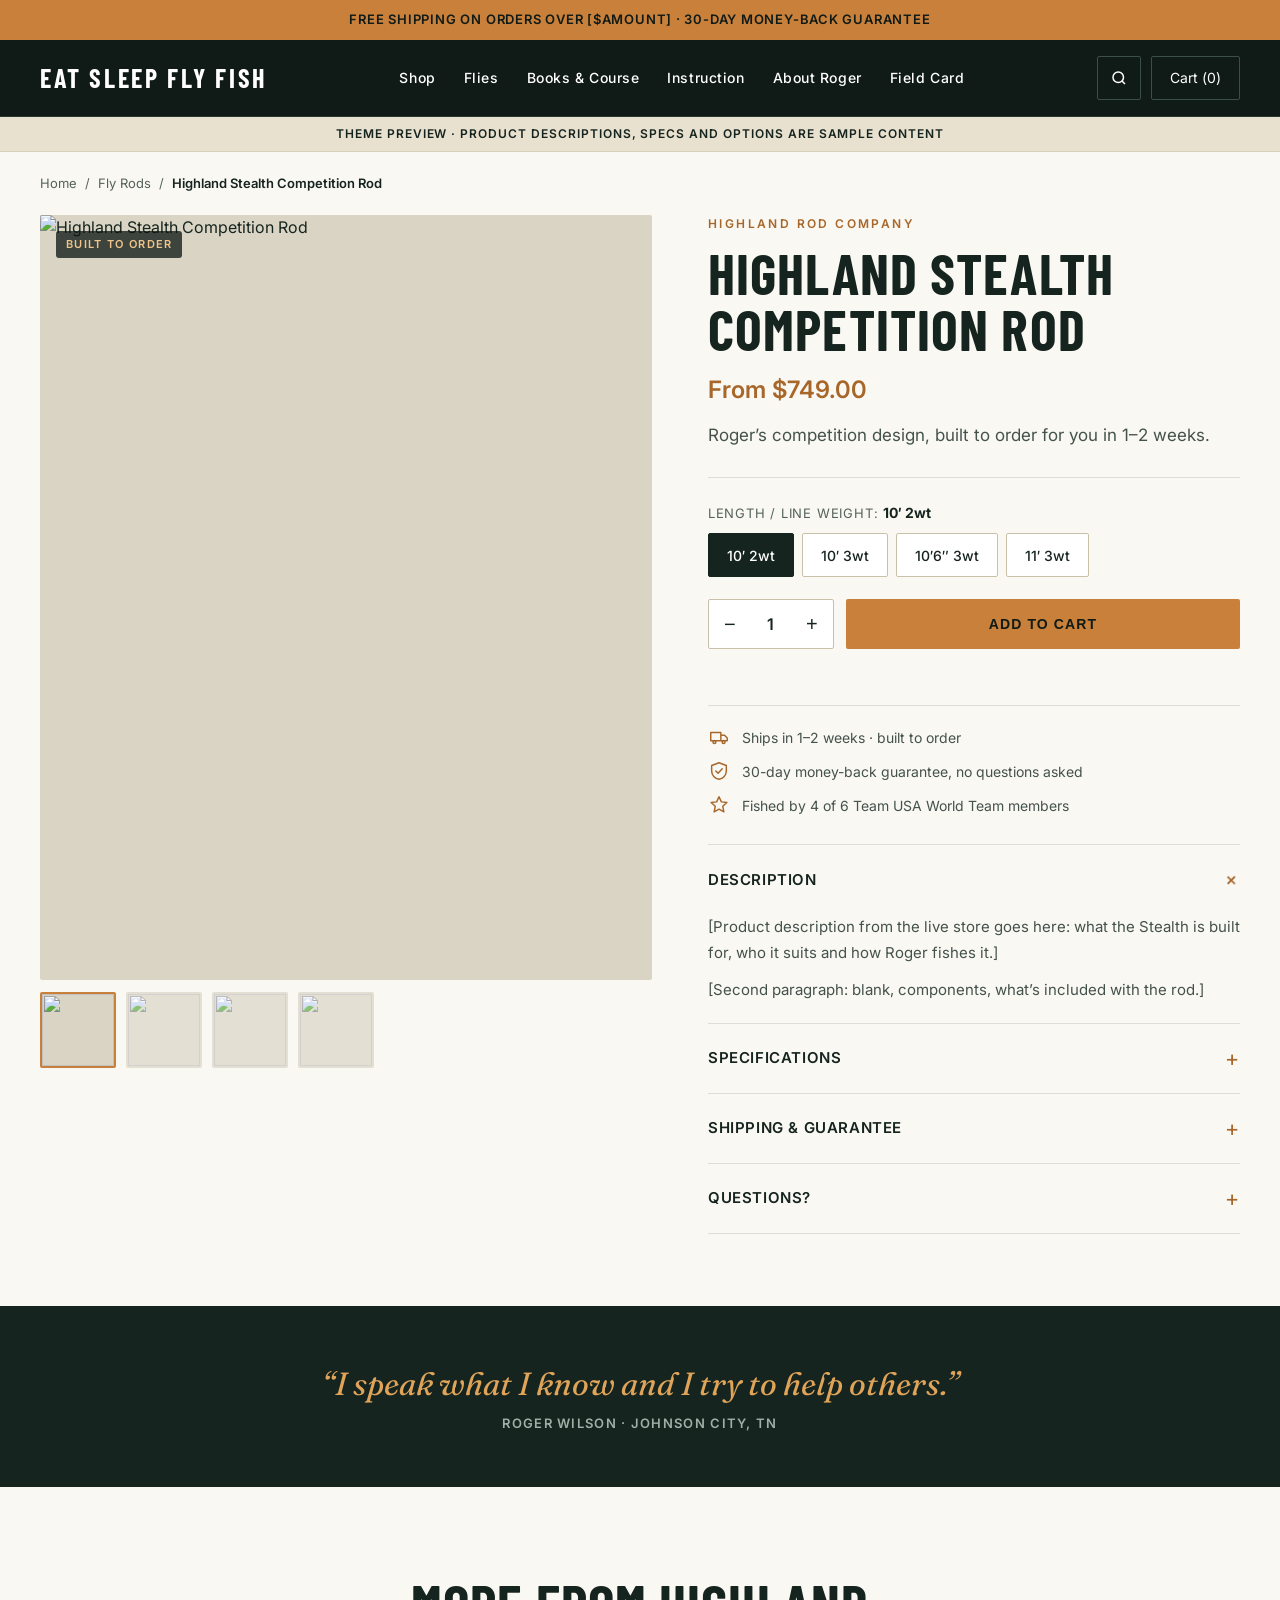
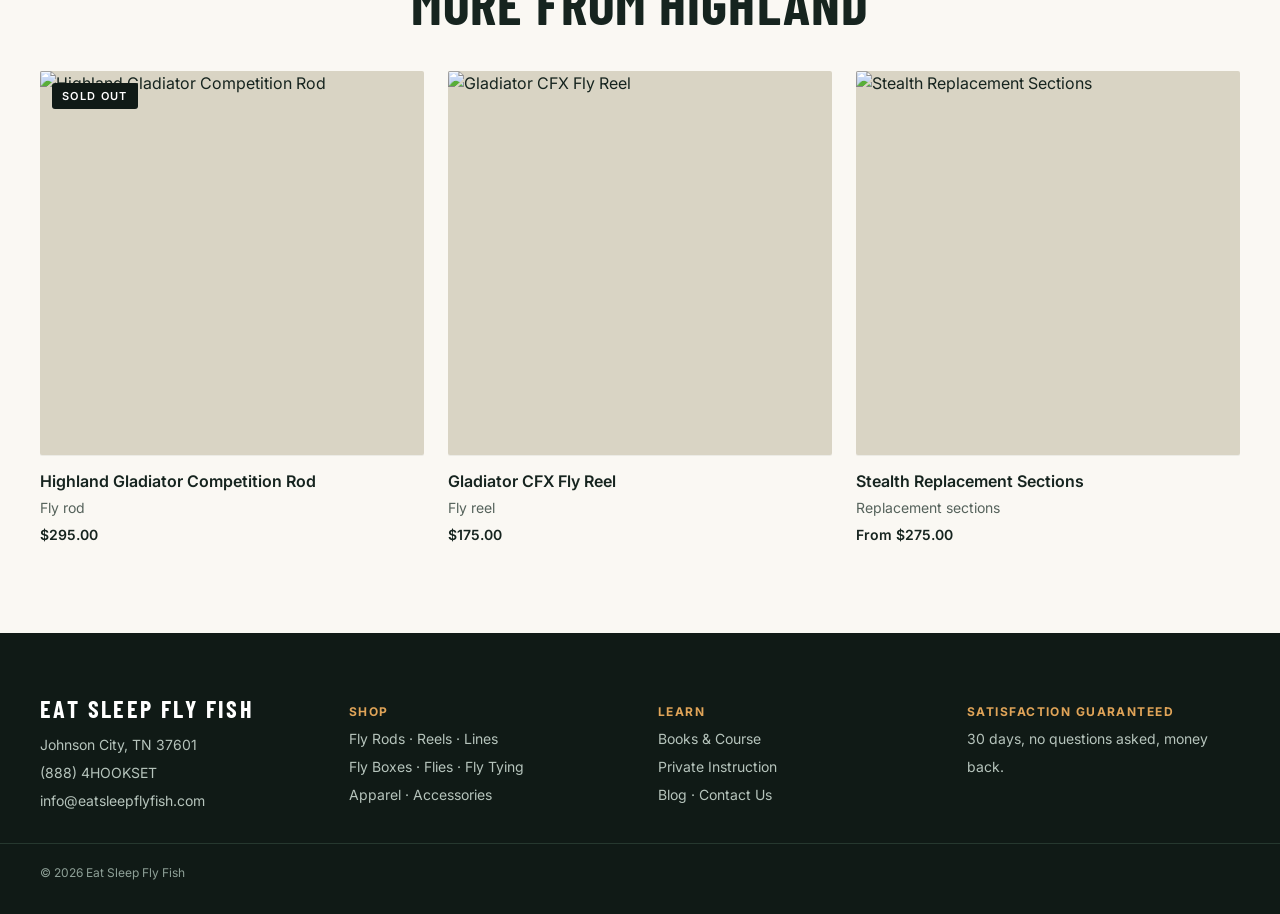
==== esff-site/product.html @ db8afda6 "Added producut pages" ====
<!doctype html>
<html lang="en">
<head>
<meta charset="utf-8">
<meta name="viewport" content="width=device-width, initial-scale=1">
<title>Product — Eat Sleep Fly Fish</title>
<meta name="description" content="Highland fly rods and reels designed by Roger Wilson.">
<meta name="theme-color" content="#16241f">
<link rel="preconnect" href="https://fonts.googleapis.com">
<link rel="preconnect" href="https://fonts.gstatic.com" crossorigin>
<link href="https://fonts.googleapis.com/css2?family=Barlow+Condensed:wght@500;600;700&amp;family=Fraunces:ital,wght@1,500&amp;family=Inter:wght@400;500;600&amp;display=swap" rel="stylesheet">
<link rel="stylesheet" href="styles.css">
</head>
<body>

<a class="skip" href="#main">Skip to content</a>

<div class="promo">Free shipping on orders over [$AMOUNT] · 30-day money-back guarantee</div>

<header class="site-header" id="top">
  <div class="container header-row">
    <a href="index.html" class="brand h">Eat Sleep Fly Fish</a>
    <button class="nav-toggle" aria-expanded="false" aria-controls="primary-nav" aria-label="Menu">
      <span></span><span></span><span></span>
    </button>
    <nav id="primary-nav" class="nav" aria-label="Main">
      <a href="shop.html">Shop</a>
      <a href="index.html#flies">Flies</a>
      <a href="index.html#learn">Books &amp; Course</a>
      <a href="index.html#instruction">Instruction</a>
      <a href="index.html#about">About Roger</a>
      <a href="index.html#field-card">Field Card</a>
    </nav>
    <div class="header-actions">
      <button class="icon-btn" aria-label="Search">
        <svg width="18" height="18" viewBox="0 0 24 24" fill="none" stroke="currentColor" stroke-width="2" aria-hidden="true"><circle cx="11" cy="11" r="7"/><path d="M20 20l-4-4"/></svg>
      </button>
      <a href="#" class="cart-btn">Cart (<span id="cart-count">0</span>)</a>
    </div>
  </div>
</header>

<!-- THEME PREVIEW: this one template renders every product from products.js (product.html?p=<id>).
     Remove this note before launch. -->
<div class="preview-note">Theme preview · product descriptions, specs and options are sample content</div>

<main id="main">

<div class="container">
  <nav class="crumbs" aria-label="Breadcrumb"><a href="index.html">Home</a><span aria-hidden="true">/</span><a href="shop.html">Fly Rods</a><span aria-hidden="true">/</span><span aria-current="page" id="crumb-current"></span></nav>
</div>

<section class="container pdp" id="pdp"></section>

<section class="pdp-quote">
  <div class="container">
    <blockquote class="pull">“I speak what I know and I try to help others.”<cite>Roger Wilson · Johnson City, TN</cite></blockquote>
  </div>
</section>

<section class="container section related">
  <div class="section-head center"><h2 class="h">More from Highland</h2></div>
  <div class="grid cols-3" id="related-grid"></div>
</section>

</main>

<footer class="site-footer">
  <div class="container footer-grid">
    <div><div class="h brand-foot">Eat Sleep Fly Fish</div>Johnson City, TN 37601<br>(888) 4HOOKSET<br><a href="mailto:info@eatsleepflyfish.com">info@eatsleepflyfish.com</a></div>
    <div><b>Shop</b><br>
      <a href="shop.html">Fly Rods</a> · <a href="https://eatsleepflyfish.com/collections/fly-reels">Reels</a> · <a href="https://eatsleepflyfish.com/collections/fly-line">Lines</a><br>
      <a href="https://eatsleepflyfish.com/collections/fly-boxes">Fly Boxes</a> · <a href="https://eatsleepflyfish.com/collections/flies/Flies">Flies</a> · <a href="https://eatsleepflyfish.com/collections/fly-tying">Fly Tying</a><br>
      <a href="https://eatsleepflyfish.com/collections/apparel">Apparel</a> · <a href="https://eatsleepflyfish.com/collections/accessories">Accessories</a></div>
    <div><b>Learn</b><br>
      <a href="index.html#learn">Books &amp; Course</a><br>
      <a href="https://eatsleepflyfish.com/products/instruction">Private Instruction</a><br>
      <a href="https://eatsleepflyfish.com/blogs/news">Blog</a> · <a href="https://eatsleepflyfish.com/pages/contact-us">Contact Us</a></div>
    <div><b>Satisfaction guaranteed</b><br>30 days, no questions asked, money back.</div>
  </div>
  <div class="container footer-base">© <span id="year">2026</span> Eat Sleep Fly Fish</div>
</footer>

<script src="products.js"></script>
<script src="shop.js"></script>
<script src="script.js"></script>
</body>
</html>
---- esff-site/styles.css ----
:root{
  --forest:#16241f; --forest-2:#1f332c; --ink:#101a16; --amber:#e0a458; --copper:#c8803a;
  --copper-dk:#a8672a; --cream:#faf8f3; --sand:#e9e1cf; --river:#9cc0d3; --muted:#55625b;
  --max:1280px;
}
*{box-sizing:border-box}
html{scroll-behavior:smooth}
body{margin:0;font-family:Inter,system-ui,sans-serif;color:var(--forest);background:var(--cream);line-height:1.5;-webkit-font-smoothing:antialiased}
img,video,svg{display:block;max-width:100%}
a{color:inherit;text-decoration:none}
h1,h2,h3,p{margin:0}
.container{max-width:var(--max);margin:0 auto;padding:0 40px}
.sr{position:absolute;left:-9999px}
.skip{position:absolute;left:-9999px;top:0;background:#fff;color:#000;padding:10px 14px;z-index:100}
.skip:focus{left:8px;top:8px}
:focus-visible{outline:3px solid var(--amber);outline-offset:3px}

.h{font-family:'Barlow Condensed',sans-serif;text-transform:uppercase;font-weight:700;letter-spacing:.02em;line-height:1}
.eyebrow{font-size:12px;letter-spacing:.2em;text-transform:uppercase;font-weight:600;color:var(--copper-dk);margin-bottom:12px}
.eyebrow.light{color:#f0c48a}
.eyebrow.amber{color:var(--amber)}
.lede{max-width:560px;margin:14px auto 0;color:var(--muted);font-size:16px;line-height:1.6}
.link{font-weight:600;border-bottom:2px solid var(--copper);display:inline-block;margin-top:10px}

.btn{display:inline-flex;align-items:center;justify-content:center;height:50px;padding:0 30px;background:var(--copper);color:var(--ink);font-weight:600;font-size:14px;letter-spacing:.08em;text-transform:uppercase;border:0;border-radius:2px;cursor:pointer;transition:background .2s,transform .2s}
.btn:hover{background:#d9913f;transform:translateY(-1px)}
.btn.outline{background:transparent;border:1.5px solid #fff;color:#fff}
.btn.outline:hover{background:rgba(255,255,255,.12)}
.btn.dark{background:var(--forest);color:#fff}
.btn.dark:hover{background:#0f1d18}
.btn-row{display:flex;flex-wrap:wrap;gap:14px;justify-content:center;margin-top:34px}

/* promo + header */
.promo{background:var(--copper);color:var(--ink);text-align:center;font-size:13px;font-weight:600;letter-spacing:.06em;text-transform:uppercase;padding:10px 16px}
.site-header{position:sticky;top:0;z-index:50;background:var(--ink);color:#fff;border-bottom:1px solid #26382f;transition:box-shadow .25s}
.site-header.scrolled{box-shadow:0 6px 24px rgba(0,0,0,.35)}
.header-row{display:flex;align-items:center;justify-content:space-between;gap:20px 32px;padding-top:16px;padding-bottom:16px}
.brand{font-size:26px;letter-spacing:.1em;white-space:nowrap}
.nav{display:flex;gap:28px;font-size:14px;font-weight:500;letter-spacing:.04em;white-space:nowrap}
.nav a:hover{color:var(--amber)}
.header-actions{display:flex;gap:10px}
.icon-btn,.cart-btn{height:44px;display:inline-flex;align-items:center;justify-content:center;background:transparent;border:1px solid #3a5045;color:#fff;border-radius:2px;font-size:14px;cursor:pointer}
.icon-btn{width:44px}
.cart-btn{padding:0 18px}
.nav-toggle{display:none;width:44px;height:44px;background:transparent;border:1px solid #3a5045;border-radius:2px;cursor:pointer;padding:0;flex-direction:column;align-items:center;justify-content:center;gap:5px}
.nav-toggle span{width:20px;height:2px;background:#fff;transition:transform .25s,opacity .25s}
.nav-toggle[aria-expanded="true"] span:nth-child(1){transform:translateY(7px) rotate(45deg)}
.nav-toggle[aria-expanded="true"] span:nth-child(2){opacity:0}
.nav-toggle[aria-expanded="true"] span:nth-child(3){transform:translateY(-7px) rotate(-45deg)}

/* hero */
.hero{position:relative;min-height:740px;color:#fff;display:flex;align-items:center;justify-content:center;text-align:center;overflow:hidden;background:#14241f}
.hero-video{position:absolute;inset:0;width:100%;height:100%;object-fit:cover}
.hero-yt{position:absolute;inset:0;overflow:hidden;pointer-events:none;container-type:size;background:#14241f url(assets/hero.jpg) center/cover}
/* Frame is 400px taller than the visible video: YouTube letterboxes it, so its title bar
   (top) and logo/controls (bottom) land in the extra space, which is cropped off-screen. */
.hero-yt iframe{position:absolute;top:50%;left:50%;width:max(100cqw,177.78cqh);height:calc(max(100cqh,56.25cqw) + 400px);transform:translate(-50%,-50%) scale(1.08);border:0}
.hero-yt-cover{position:absolute;inset:0;z-index:1;background:url(assets/hero.jpg) center/cover;transition:opacity .4s ease}
.hero-yt.is-playing .hero-yt-cover{opacity:0}
@media (max-width:860px){
  .hero-yt iframe,#hero-yt-player{display:none}
  .hero-yt.is-playing .hero-yt-cover{opacity:1}}
.hero-shade{position:absolute;inset:0;z-index:1;background:linear-gradient(rgba(10,20,16,.35),rgba(10,20,16,.35)),radial-gradient(ellipse at center,rgba(10,20,16,.45),rgba(10,20,16,.85))}
.hero-title,.hero-sub,.hero .eyebrow{text-shadow:0 2px 18px rgba(0,0,0,.45)}
.hero .btn.outline{background:var(--copper);border:0;color:var(--ink)}
.hero .btn.outline:hover{background:#d9913f}
.hero-inner{position:relative;z-index:2;display:flex;flex-direction:column;align-items:center;padding-top:90px;padding-bottom:90px}
.hero-title{font-size:clamp(56px,9vw,128px);max-width:1000px}
.hero-sub{margin-top:24px;max-width:600px;font-size:19px;line-height:1.6;color:#eef2ee}
.video-toggle{position:absolute;z-index:3;right:20px;bottom:18px;background:rgba(10,20,16,.65);color:#fff;border:1px solid rgba(255,255,255,.35);border-radius:2px;padding:8px 14px;font:600 12px Inter,sans-serif;letter-spacing:.1em;text-transform:uppercase;cursor:pointer}

.strip{background:var(--forest);color:#f4efe4}
.strip{border-top:3px solid var(--copper)}
.strip-row{display:grid;grid-template-columns:repeat(3,1fr);padding-top:56px;padding-bottom:56px;text-align:center}
.stat{display:flex;flex-direction:column;align-items:center;gap:12px;padding:0 28px}
.stat + .stat{border-left:1px solid rgba(244,239,228,.16)}
.stat-num{display:block;font-size:clamp(56px,6.5vw,92px);line-height:.9;color:var(--amber);letter-spacing:.01em;font-variant-numeric:tabular-nums}
.stat-num small{font-size:.5em;color:#f4efe4;letter-spacing:.04em}
.stat-label{max-width:260px;font-size:13px;line-height:1.5;font-weight:600;letter-spacing:.14em;text-transform:uppercase;color:#d9d3c4}
@media (max-width:760px){
  .strip-row{grid-template-columns:1fr;gap:0;padding-top:20px;padding-bottom:20px}
  .stat{padding:28px 0}
  .stat + .stat{border-left:0;border-top:1px solid rgba(244,239,228,.16)}
}

/* sections */
.section{padding-top:88px}
.section-head{margin-bottom:40px}
.section-head.center{text-align:center}
.section-head h2,.about-copy h2,.fieldcard h2,.instruction h2{font-size:clamp(36px,5vw,56px)}
.grid{display:grid;gap:24px}

/* fly names, newsletter */
.flies-list{margin-top:10px;font-size:13px;line-height:1.6;color:var(--forest)!important}
.news-form{display:flex;flex-direction:column;gap:10px;margin-top:12px;max-width:280px}
.news-form input{height:44px;padding:0 14px;border:1px solid #34504a;border-radius:2px;background:#16241f;color:#fff;font:inherit}
.news-form .btn{height:44px}
.site-footer a:hover{color:var(--amber)}

/* testimonials */
.testimonials{background:var(--sand)}
.testimonials .section{padding-bottom:88px}
.quote{position:relative;margin:0;display:flex;flex-direction:column;background:var(--cream);border-top:3px solid var(--copper);border-radius:2px;padding:44px 32px 30px;box-shadow:0 10px 30px rgba(22,36,31,.07)}
.quote-mark{position:absolute;top:6px;left:26px;font-size:88px;line-height:1;color:var(--copper)}
.quote blockquote{margin:0 0 26px;flex:1;font-family:'Fraunces',serif;font-style:italic;font-weight:500;font-size:20px;line-height:1.5;color:var(--forest)}
.quote figcaption{display:flex;flex-direction:column;gap:2px;padding-top:18px;border-top:1px solid rgba(22,36,31,.12)}
.quote figcaption b{font-size:15px;letter-spacing:.04em}
.quote figcaption span{font-size:12px;letter-spacing:.16em;text-transform:uppercase;color:var(--muted)}
.cols-4{grid-template-columns:repeat(4,1fr)}
.cols-3{grid-template-columns:repeat(3,1fr)}
.stretch{align-items:stretch}

.tile{position:relative;display:block;aspect-ratio:3/4;overflow:hidden;border-radius:2px;transition:transform .25s}
.tile img{width:100%;height:100%;object-fit:cover;transition:transform .5s}
.tile::after{content:"";position:absolute;inset:0;background:linear-gradient(180deg,transparent 45%,rgba(0,0,0,.6))}
.tile span{position:absolute;left:18px;bottom:22px;z-index:2;color:#fff;font-size:30px}
.tile:hover img{transform:scale(1.06)}
.tile:hover{transform:translateY(-3px)}

.product{display:block;transition:transform .2s}
.product:hover{transform:translateY(-3px)}
.thumb{position:relative;aspect-ratio:4/5;overflow:hidden;border-radius:2px;background:#d9d4c4;box-shadow:0 1px 0 rgba(22,36,31,.06);transition:box-shadow .3s}
.thumb.sq{aspect-ratio:1}
.thumb img{width:100%;height:100%;object-fit:cover;transition:transform .6s ease,opacity .45s ease}
.product:hover .thumb{box-shadow:0 18px 36px rgba(22,36,31,.18)}
.product:hover .thumb img{transform:scale(1.05)}
/* second photo fades in on hover */
.thumb .alt{position:absolute;inset:0;opacity:0}
.product:hover .thumb .alt{opacity:1}
.thumb .tag{z-index:2}
.product .more{display:inline-block;margin-top:10px;font-size:13px;font-weight:600;letter-spacing:.06em;text-transform:uppercase;color:var(--copper-dk);border-bottom:2px solid transparent;transition:border-color .2s}
.product:hover .more{border-color:var(--copper)}
.tag.tl.sold{background:var(--ink);color:#fff}

/* rods: flagship spotlight + stacked list */
.rods-feature{display:grid;grid-template-columns:1.4fr 1fr;gap:24px}
.feature{position:relative;display:block;min-height:580px;overflow:hidden;border-radius:2px;background:var(--ink);color:#fff}
.feature img{position:absolute;inset:0;width:100%;height:100%;object-fit:cover;transition:transform .8s ease,opacity .5s ease}
.feature .alt{opacity:0}
.feature:hover .alt{opacity:1}
.feature:hover img{transform:scale(1.04)}
.feature::after{content:"";position:absolute;inset:0;z-index:1;background:linear-gradient(180deg,rgba(10,20,16,0) 35%,rgba(10,20,16,.55) 62%,rgba(10,20,16,.92))}
.feature .tag{z-index:2;left:20px;top:20px}
.feature-body{position:absolute;left:0;right:0;bottom:0;z-index:2;padding:40px}
.feature-body h3{font-size:clamp(36px,4vw,56px);max-width:520px;margin-bottom:12px}
.feature-copy{max-width:440px;font-size:16px;line-height:1.6;color:#dfe8e2;margin-bottom:24px}
.feature-foot{display:flex;flex-wrap:wrap;align-items:center;gap:16px 24px}
.feature-price{font-size:22px;font-weight:600;color:var(--amber)}
.feature:hover .btn{background:#d9913f}
.rods-list{display:grid;grid-template-rows:repeat(3,1fr);gap:24px}
.product.row-card{display:grid;grid-template-columns:150px 1fr;gap:22px;align-items:center;background:var(--sand);border-radius:2px;padding:16px;transition:transform .2s,background .2s}
.product.row-card:hover{background:#e2d8c2}
.row-card .thumb{aspect-ratio:1}
.row-card h3{margin-top:0}
@media (max-width:1000px){
  .rods-feature{grid-template-columns:1fr}
  .feature{min-height:480px}
  .rods-list{grid-template-rows:none}
}
@media (max-width:560px){
  .feature{min-height:440px}
  .feature-body{padding:26px 22px}
  .product.row-card{grid-template-columns:104px 1fr;gap:16px;padding:12px}
}
.product h3{margin:14px 0 4px;font-size:17px;font-weight:600}
.product p{font-size:14px;color:var(--muted)}
.product .price{margin-top:6px;color:var(--forest);font-weight:600}
.t2 img{filter:hue-rotate(60deg)} .t3 img{filter:hue-rotate(-20deg) saturate(1.3)} .t4 img{filter:hue-rotate(-50deg) saturate(1.4)}
.center-text{text-align:center}

/* learn */
.learn{position:relative;overflow:hidden;margin-top:96px;background:var(--forest);color:#f4efe4;padding:88px 0}
.learn-bg{position:absolute;inset:0;width:100%;height:100%;pointer-events:none}
.learn-inner{position:relative;z-index:1}
.section-head.light .lede{color:#c4d0c9;margin-bottom:12px}
.learn .section-head{margin-bottom:52px}
.card{display:flex;flex-direction:column;background:var(--forest-2);border:1px solid #34504a;border-radius:10px;padding:34px 26px 30px;text-align:center;position:relative;z-index:1;transition:transform .2s}
.card:hover{transform:translateY(-4px)}
/* every card gets the same media stage, so titles, copy and prices line up across the row */
.card-media{height:280px;display:flex;align-items:center;justify-content:center;margin-bottom:24px}
.card-media .video-thumb{width:100%;margin:0}
.card h3{color:#fff;font-size:17px;font-weight:600;line-height:1.35;margin-bottom:6px;min-height:2.7em;display:flex;align-items:flex-end;justify-content:center}
.card p{font-size:14px;color:#c4d0c9}
.price.amber{color:var(--amber);font-weight:600;margin-top:12px}
.card .price.amber{margin-top:auto;padding-top:16px}
.cover{position:relative;width:190px;aspect-ratio:3/4;margin:0 auto;border-radius:3px 8px 8px 3px;overflow:hidden;box-shadow:0 22px 40px rgba(0,0,0,.45),0 0 0 1px rgba(255,255,255,.08)}
.cover img{position:absolute;inset:0;width:100%;height:100%;object-fit:cover}
.tilt-l{transform:rotate(-3deg)} .tilt-r{transform:rotate(3deg)}
.spine{position:absolute;left:0;top:0;bottom:0;width:14px;background:linear-gradient(90deg,rgba(0,0,0,.5),rgba(255,255,255,.12) 60%,rgba(0,0,0,.2))}
.cover-text{position:absolute;inset:0;padding:24px 18px 20px 30px;display:flex;flex-direction:column;justify-content:space-between;text-align:left;background:linear-gradient(180deg,rgba(10,20,16,.55),rgba(10,20,16,.1) 45%,rgba(10,20,16,.7))}
.cover-text .k{font-size:13px;letter-spacing:.2em;color:#f0c48a}
.cover-text .t{font-size:30px;color:#fff;line-height:1.02}
.cover-text .by{font-size:11px;letter-spacing:.14em;text-transform:uppercase;color:#dfe8e2}
.video-thumb{position:relative;aspect-ratio:16/10;margin:0 0 26px;border-radius:8px;overflow:hidden;box-shadow:0 22px 40px rgba(0,0,0,.45);display:flex;align-items:center;justify-content:center}
.video-thumb img{position:absolute;inset:0;width:100%;height:100%;object-fit:cover}
.play{position:relative;width:64px;height:64px;border-radius:50%;background:rgba(224,164,88,.95);display:flex;align-items:center;justify-content:center;transition:transform .2s}
.card:hover .play{transform:scale(1.1)}
.tag{position:absolute;font-size:11px;letter-spacing:.12em;font-weight:600;text-transform:uppercase;padding:5px 10px;border-radius:3px}
.tag.tl{left:12px;top:12px;background:rgba(10,20,16,.75);color:#f0c48a}
.tag.br{right:12px;bottom:12px;background:var(--amber);color:var(--ink)}

/* about */
.about-grid{display:grid;grid-template-columns:1fr 1fr;gap:56px;align-items:center}
.about-copy h2{margin-bottom:20px;font-size:clamp(36px,5vw,60px)}
.about-copy>p{font-size:17px;line-height:1.7;color:#44524c;margin-bottom:18px}
.pull{margin:0 0 28px;font-family:Fraunces,serif;font-style:italic;font-size:22px;line-height:1.4;color:var(--copper-dk)}
.pull cite{display:block;margin-top:8px;font:600 13px Inter,sans-serif;font-style:normal;letter-spacing:.1em;text-transform:uppercase;color:var(--muted)}
.stats{display:flex;flex-wrap:wrap;gap:32px;margin-bottom:30px}
.stats b{display:block;font-size:48px}
.stats span{font-size:13px;color:var(--muted)}
.about-img{aspect-ratio:4/5;border-radius:2px;overflow:hidden}
.about-img img{width:100%;height:100%;object-fit:cover}

/* instruction */
.instruction{position:relative;margin-top:96px;min-height:560px;color:#fff;display:flex;align-items:center;justify-content:center;text-align:center;overflow:hidden}
.instr-bg{position:absolute;inset:0;width:100%;height:100%;object-fit:cover;background:var(--forest)}
.instr-shade{position:absolute;inset:0;background:linear-gradient(rgba(10,20,16,.3),rgba(10,20,16,.3)),radial-gradient(ellipse at center,rgba(10,20,16,.4),rgba(10,20,16,.85))}
.instruction h2,.instr-copy,.instruction .eyebrow{text-shadow:0 2px 18px rgba(0,0,0,.45)}
.instr-inner{position:relative;z-index:2;display:flex;flex-direction:column;align-items:center;padding-top:80px;padding-bottom:80px}
.instruction h2{font-size:clamp(40px,6vw,80px);max-width:860px;margin-bottom:18px}
.instr-copy{max-width:600px;font-size:18px;line-height:1.6;color:#e6ede8;margin-bottom:12px}
.instr-price{font-size:15px;color:#c4d0c9;margin-bottom:28px}
.instr-quote{margin-top:36px;max-width:520px;font-size:15px;line-height:1.6;color:#dfe8e2;border-top:1px solid rgba(255,255,255,.25);padding-top:20px}

/* field card */
.fieldcard{background:var(--sand);padding:72px 0}
.fieldcard-inner{display:flex;flex-direction:column;align-items:center;text-align:center;gap:12px}
.fieldcard-inner>p:not(.eyebrow):not(.form-msg){max-width:620px;font-size:16px;line-height:1.6;color:#44524c}
.signup{display:flex;flex-wrap:wrap;gap:10px;justify-content:center;margin-top:16px}
.signup input{height:50px;width:300px;max-width:100%;padding:0 18px;border:1px solid #9a9480;border-radius:2px;font:400 16px Inter,sans-serif;background:#fff}
.form-msg{min-height:22px;font-size:14px;font-weight:600}
.form-msg.ok{color:#2f6b3f} .form-msg.err{color:#a63a2a}

/* footer */
.site-footer{background:var(--ink);color:#b6c4bc}
.footer-grid{display:grid;grid-template-columns:repeat(auto-fit,minmax(220px,1fr));gap:36px;padding-top:64px;padding-bottom:28px;font-size:14px;line-height:2}
.footer-grid b{color:var(--amber);letter-spacing:.12em;font-size:12px;text-transform:uppercase}
.brand-foot{font-size:24px;color:#fff;letter-spacing:.1em;margin-bottom:10px}
.footer-base{padding-top:20px;padding-bottom:32px;border-top:1px solid #26382f;font-size:12px;color:#8ea097}

/* ---------- shop preview pages (shop.html, product.html) ---------- */
.preview-note{background:var(--sand);color:var(--forest);text-align:center;font-size:12px;font-weight:600;letter-spacing:.08em;text-transform:uppercase;padding:8px 16px;border-bottom:1px solid #d8cfb8}
.crumbs{display:flex;flex-wrap:wrap;gap:8px;font-size:13px;color:var(--muted);padding:22px 0}
.crumbs a:hover{color:var(--copper-dk)}
.crumbs [aria-current]{color:var(--forest);font-weight:600}
.crumbs.light{color:#9fb0a7;padding:0 0 28px}
.crumbs.light [aria-current]{color:#f4efe4}
.crumbs.light a:hover{color:var(--amber)}

/* collection */
.coll-hero{position:relative;background:var(--forest);color:#f4efe4;padding:44px 0 64px;border-bottom:3px solid var(--copper);overflow:hidden}
.coll-hero::after{content:"";position:absolute;inset:0;background:radial-gradient(ellipse at 90% 0%,rgba(224,164,88,.16),transparent 60%);pointer-events:none}
.coll-hero .container{position:relative;z-index:1}
.coll-hero h1{font-size:clamp(44px,7vw,96px);margin-bottom:16px}
.coll-hero h1+p{max-width:560px;font-size:17px;line-height:1.6;color:#c4d0c9}
.toolbar{display:flex;flex-wrap:wrap;align-items:center;justify-content:space-between;gap:16px;padding:32px 0 14px;border-bottom:1px solid rgba(22,36,31,.12)}
.pills{display:flex;flex-wrap:wrap;gap:8px}
.pill{height:38px;padding:0 18px;border:1px solid #c9c0a9;border-radius:999px;background:transparent;color:var(--forest);font:600 13px Inter,sans-serif;letter-spacing:.04em;cursor:pointer;transition:background .2s,border-color .2s,color .2s}
.pill:hover{border-color:var(--forest)}
.pill.is-on{background:var(--forest);border-color:var(--forest);color:#fff}
.sort{display:flex;align-items:center;gap:10px;font-size:13px;color:var(--muted)}
.sort select{height:38px;padding:0 12px;border:1px solid #c9c0a9;border-radius:2px;background:#fff;font:500 14px Inter,sans-serif;color:var(--forest)}
.count{font-size:13px;color:var(--muted);padding:16px 0 8px}
.coll-grid{padding-bottom:16px}
.coll-grid .product h3,.related .product h3{font-size:16px}
.promise .grid{border-top:1px solid rgba(22,36,31,.12);padding-top:40px;text-align:center}
.promise b{display:block;font-size:26px;margin-bottom:6px}
.promise p{font-size:14px;color:var(--muted)}

/* product page */
.pdp{display:grid;grid-template-columns:1.15fr 1fr;gap:56px;align-items:start;padding-bottom:72px}
.pdp-gallery{position:sticky;top:96px}
.pdp-main{position:relative;aspect-ratio:4/5;border-radius:2px;overflow:hidden;background:#d9d4c4}
.pdp-main img{width:100%;height:100%;object-fit:cover}
.pdp-main .tag{z-index:2;left:16px;top:16px}
.pdp-thumbs{display:flex;gap:10px;margin-top:12px;overflow-x:auto;padding-bottom:4px}
.pdp-thumb{flex:0 0 76px;height:76px;padding:0;border:2px solid transparent;border-radius:2px;overflow:hidden;background:#d9d4c4;cursor:pointer;opacity:.7;transition:opacity .2s,border-color .2s}
.pdp-thumb img{width:100%;height:100%;object-fit:cover}
.pdp-thumb:hover{opacity:1}
.pdp-thumb.is-on{border-color:var(--copper);opacity:1}
.pdp-info h1{font-size:clamp(38px,4.4vw,60px);margin-bottom:14px}
.pdp-price{font-size:24px;font-weight:600;color:var(--copper-dk);margin-bottom:14px}
.pdp-short{font-size:17px;line-height:1.6;color:#44524c;margin-bottom:28px}
.pdp-form{padding:24px 0;border-top:1px solid rgba(22,36,31,.12)}
.opt{border:0;padding:0;margin:0 0 22px}
.opt legend{padding:0;margin-bottom:10px;font-size:13px;letter-spacing:.06em;text-transform:uppercase;color:var(--muted)}
.opt legend b{color:var(--forest);text-transform:none;letter-spacing:0;font-size:14px}
.chips{display:flex;flex-wrap:wrap;gap:8px}
.chip{position:relative;cursor:pointer}
.chip input{position:absolute;opacity:0;width:1px;height:1px}
.chip span{display:inline-flex;align-items:center;height:44px;padding:0 18px;border:1px solid #c9c0a9;border-radius:2px;background:#fff;font-size:14px;font-weight:500;transition:border-color .2s,background .2s,color .2s}
.chip:hover span{border-color:var(--forest)}
.chip input:checked+span{background:var(--forest);border-color:var(--forest);color:#fff}
.chip input:focus-visible+span{outline:3px solid var(--amber);outline-offset:2px}
.buy-row{display:flex;gap:12px;margin-top:6px}
.qty{display:flex;align-items:center;height:50px;border:1px solid #c9c0a9;border-radius:2px;background:#fff}
.qty button{width:42px;height:100%;border:0;background:transparent;font-size:20px;color:var(--forest);cursor:pointer}
.qty input{width:40px;height:100%;border:0;text-align:center;font:600 16px Inter,sans-serif;color:var(--forest);background:transparent;-moz-appearance:textfield}
.qty input::-webkit-inner-spin-button,.qty input::-webkit-outer-spin-button{-webkit-appearance:none;margin:0}
.add-to-cart{flex:1}
.btn.block{width:100%}
.btn:disabled{background:#cfc8b6;color:#6d756f;cursor:not-allowed;transform:none}
.added{min-height:22px;margin-top:10px;font-size:14px;font-weight:600;color:#2f6b3f}
.notify{margin-top:18px}
.notify label{display:block;font-size:14px;font-weight:600;margin-bottom:8px}
.notify-row{display:flex;gap:10px}
.notify-row input{flex:1;min-width:0;height:50px;padding:0 16px;border:1px solid #9a9480;border-radius:2px;font:400 16px Inter,sans-serif;background:#fff}
.notify .form-msg{margin-top:8px}
.assure{list-style:none;margin:0 0 28px;padding:20px 0 0;border-top:1px solid rgba(22,36,31,.12);display:grid;gap:12px;font-size:14px;color:#44524c}
.assure li{display:flex;align-items:center;gap:12px}
.assure svg{flex:0 0 22px;width:22px;height:22px;fill:none;stroke:var(--copper-dk);stroke-width:1.6;stroke-linejoin:round;stroke-linecap:round}
.acc{border-top:1px solid rgba(22,36,31,.12)}
.acc:last-child{border-bottom:1px solid rgba(22,36,31,.12)}
.acc summary{display:flex;justify-content:space-between;align-items:center;padding:18px 0;cursor:pointer;list-style:none;font-weight:600;font-size:15px;letter-spacing:.04em;text-transform:uppercase}
.acc summary::-webkit-details-marker{display:none}
.acc summary::after{content:"+";font-size:22px;font-weight:400;color:var(--copper-dk);transition:transform .2s}
.acc[open] summary::after{transform:rotate(45deg)}
.acc-body{padding:0 0 20px;font-size:15px;line-height:1.7;color:#44524c}
.acc-body p+p{margin-top:12px}
.specs{width:100%;border-collapse:collapse;font-size:14px}
.specs th,.specs td{text-align:left;padding:10px 0;border-bottom:1px solid rgba(22,36,31,.08)}
.specs th{width:42%;font-weight:600;color:var(--forest)}
.pdp-quote{background:var(--forest);padding:56px 0;text-align:center}
.pdp-quote .pull{margin:0 auto;max-width:720px;font-size:clamp(22px,3vw,32px);color:var(--amber)}
.pdp-quote .pull cite{color:#9fb0a7}
.related{padding-bottom:88px}

@media (max-width:1000px){
  .pdp{grid-template-columns:1fr;gap:32px}
  .pdp-gallery{position:static}
  .pdp-main{aspect-ratio:1}
  .related .cols-3{grid-template-columns:repeat(3,1fr)}
}
@media (max-width:560px){
  .crumbs{padding:16px 0;font-size:12px}
  .coll-hero{padding:32px 0 44px}
  .toolbar{padding-top:24px}
  .coll-grid{grid-template-columns:1fr 1fr;gap:16px}
  .promise .grid{gap:28px}
  .pdp-thumb{flex-basis:64px;height:64px}
  .pdp-price{font-size:21px}
  .pdp-short{font-size:16px}
  .related .cols-3{grid-template-columns:1fr 1fr;gap:16px}
  .related .cols-3>:nth-child(3){display:none}
  .pdp-quote{padding:40px 0}
}

/* reveal */
.reveal{opacity:0;transform:translateY(18px);transition:opacity .6s ease,transform .6s ease}
.reveal.in{opacity:1;transform:none}

/* responsive */
@media (max-width:1000px){
  .cols-4{grid-template-columns:repeat(2,1fr)}
  .cols-3{grid-template-columns:1fr}
  .about-grid{grid-template-columns:1fr;gap:32px}
  .about-img{order:-1;width:100%;aspect-ratio:4/3}
  .about-copy{text-align:center;max-width:640px;margin:0 auto}
  .about-copy .stats{justify-content:center}
}
@media (max-width:1100px){
  .header-row{position:relative;gap:10px}
  .brand{font-size:22px;margin-right:auto}
  .header-actions{order:2}
  .nav-toggle{display:flex;order:3;flex-shrink:0}
  .nav{position:absolute;left:0;right:0;top:100%;background:var(--ink);flex-direction:column;gap:0;padding:4px 40px 16px;border-bottom:1px solid #26382f;box-shadow:0 14px 24px rgba(0,0,0,.35);display:none;max-height:calc(100vh - 80px);overflow-y:auto}
  .nav.open{display:flex}
  .nav a{padding:15px 0;border-bottom:1px solid #26382f;font-size:15px}
  .nav a:last-child{border-bottom:0}
}
@media (max-width:560px){
  .container{padding:0 20px}
  .brand{font-size:19px;letter-spacing:.06em}
  .header-actions .icon-btn{display:none}
  .cart-btn{padding:0 12px;font-size:13px}
  .nav{padding:4px 20px 16px}
  .cols-4{grid-template-columns:1fr 1fr;gap:16px}
  .tile span{font-size:22px}
  .hero{min-height:620px}
  .section{padding-top:64px}
  .learn .cols-4{grid-template-columns:1fr}
  .card-media{height:auto}
  .card h3{min-height:0}
  .about-img{aspect-ratio:1/1}
  .about-copy h2{font-size:32px}
  .about-copy>p{font-size:16px}
  .pull{font-size:19px}
  .stats{gap:20px 28px}
  .stats b{font-size:38px}
}
@media (prefers-reduced-motion:reduce){
  html{scroll-behavior:auto}
  .reveal{opacity:1;transform:none;transition:none}
  *{transition:none!important}
}
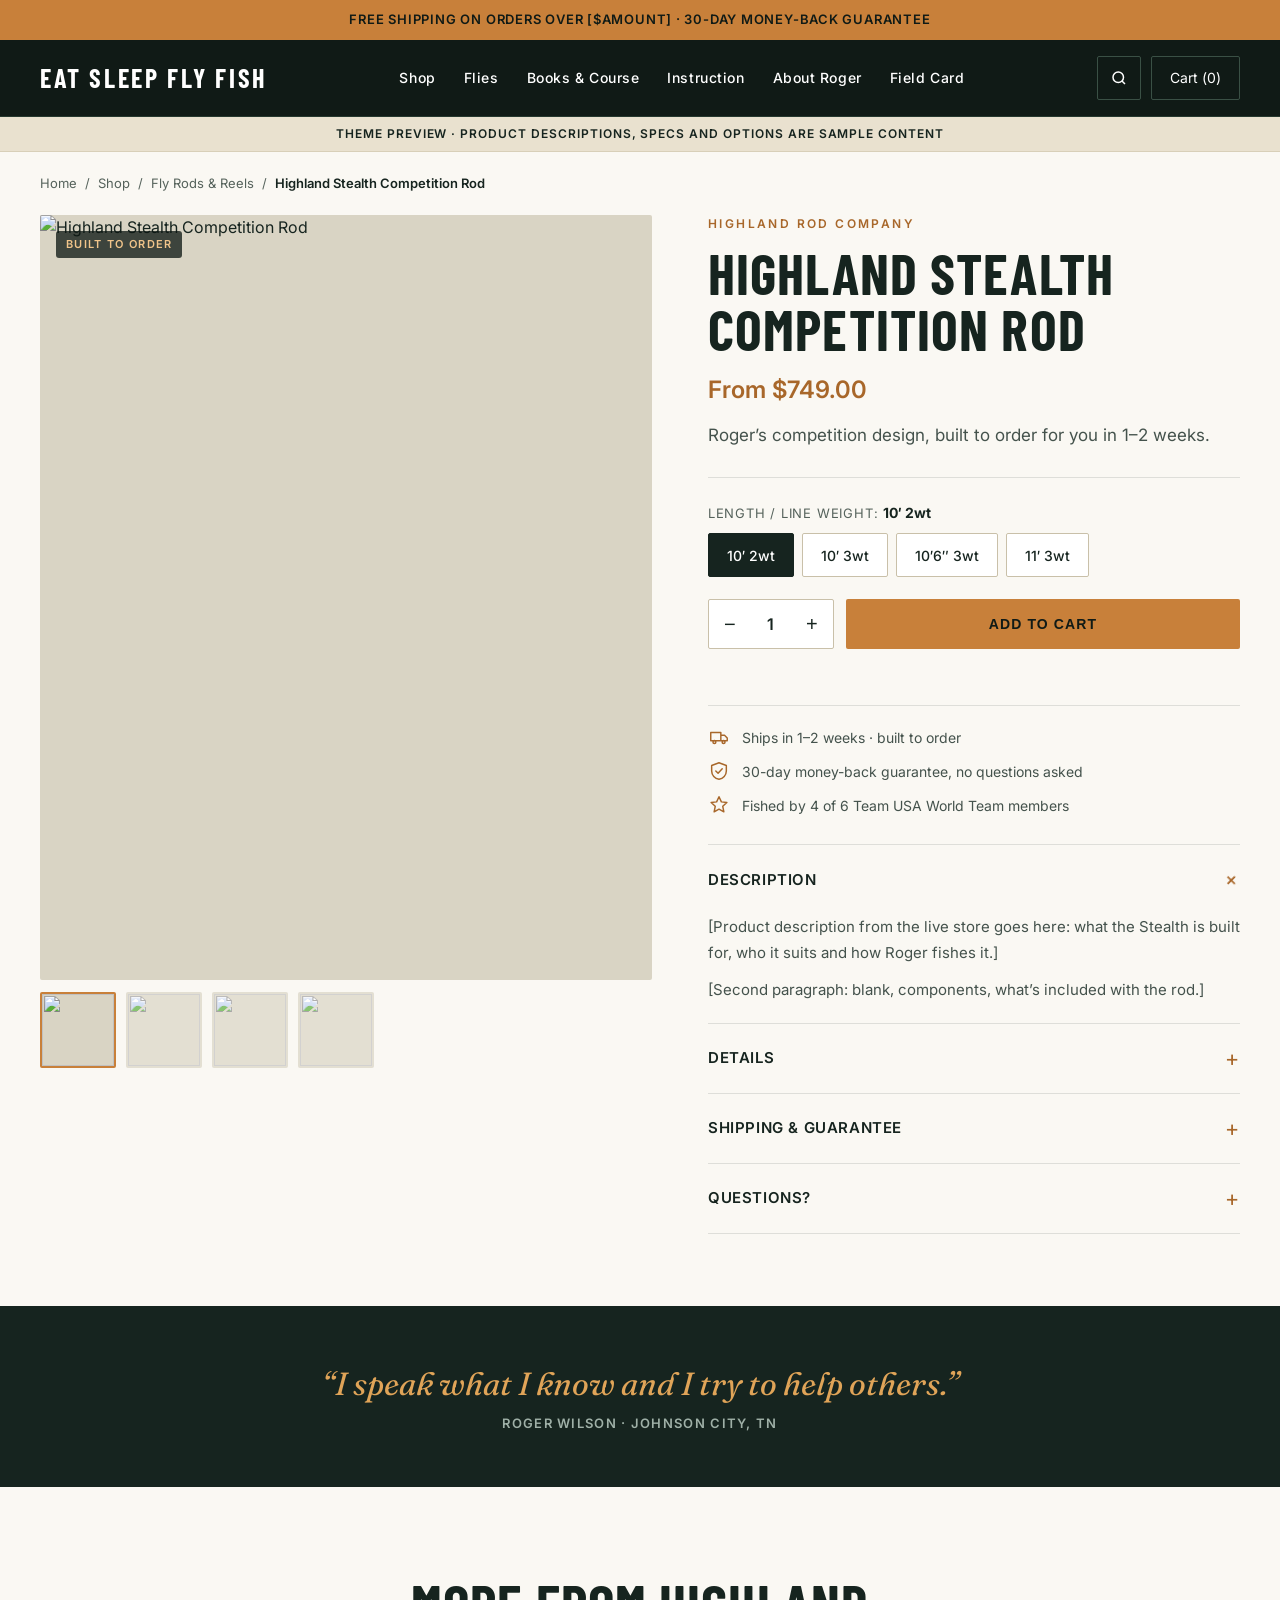
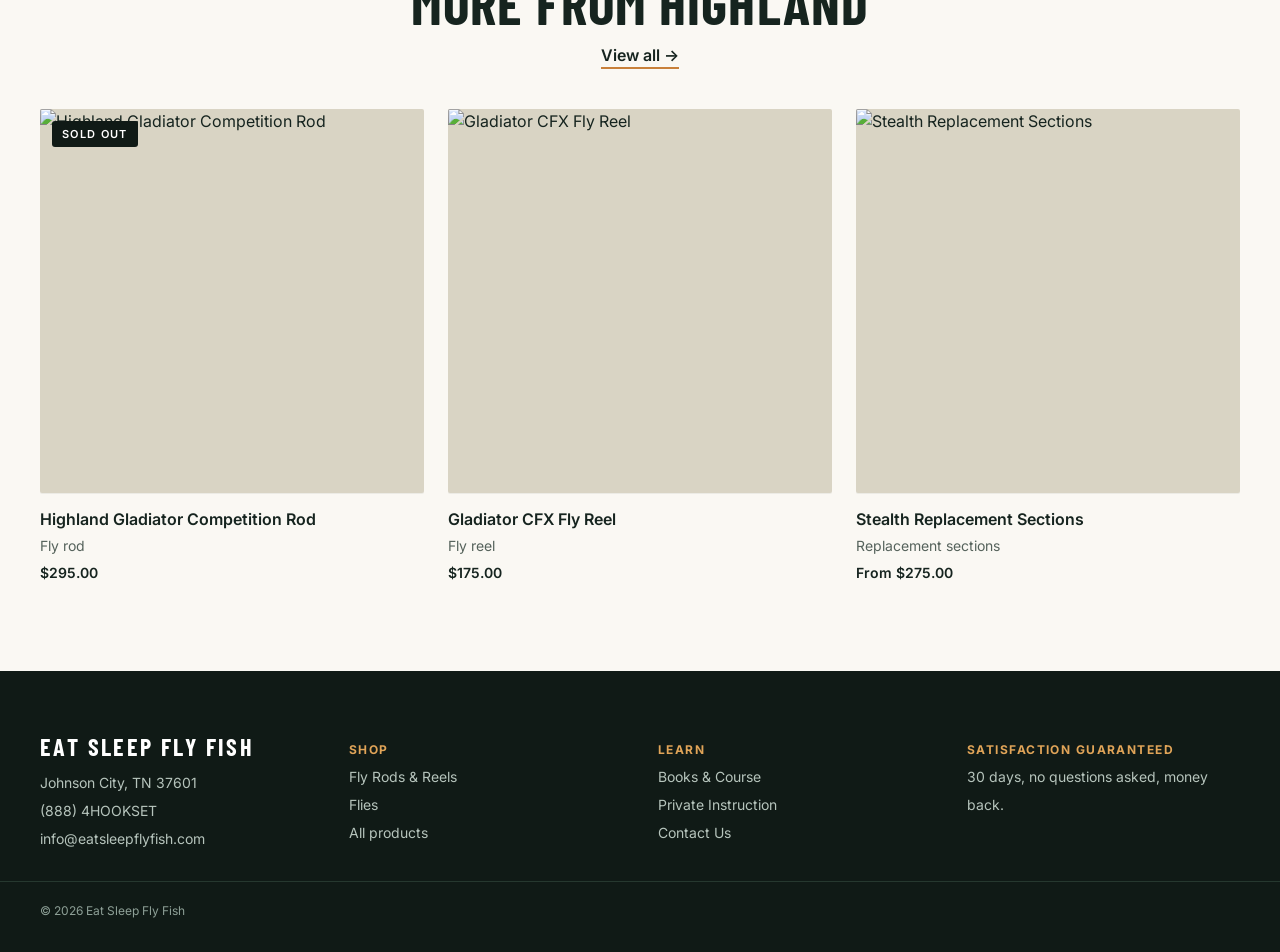
==== commit 39db87a2: "Add Flies and Books & Instruction shop categories - Shop page now covers 4 categories with a tab bar" ====
--- a/esff-site/product.html
+++ b/esff-site/product.html
@@ -47,7 +47,7 @@
 <main id="main">
 
 <div class="container">
-  <nav class="crumbs" aria-label="Breadcrumb"><a href="index.html">Home</a><span aria-hidden="true">/</span><a href="shop.html">Fly Rods</a><span aria-hidden="true">/</span><span aria-current="page" id="crumb-current"></span></nav>
+  <nav class="crumbs" aria-label="Breadcrumb"><a href="index.html">Home</a><span aria-hidden="true">/</span><a href="shop.html">Shop</a><span aria-hidden="true">/</span><a href="shop.html" id="crumb-collection"></a><span aria-hidden="true">/</span><span aria-current="page" id="crumb-current"></span></nav>
 </div>
 
 <section class="container pdp" id="pdp"></section>
@@ -59,7 +59,7 @@
 </section>
 
 <section class="container section related">
-  <div class="section-head center"><h2 class="h">More from Highland</h2></div>
+  <div class="section-head center"><h2 class="h" id="related-title">More from Highland</h2><a class="link" id="related-all" href="shop.html">View all →</a></div>
   <div class="grid cols-3" id="related-grid"></div>
 </section>
 
@@ -69,13 +69,13 @@
   <div class="container footer-grid">
     <div><div class="h brand-foot">Eat Sleep Fly Fish</div>Johnson City, TN 37601<br>(888) 4HOOKSET<br><a href="mailto:info@eatsleepflyfish.com">info@eatsleepflyfish.com</a></div>
     <div><b>Shop</b><br>
-      <a href="shop.html">Fly Rods</a> · <a href="https://eatsleepflyfish.com/collections/fly-reels">Reels</a> · <a href="https://eatsleepflyfish.com/collections/fly-line">Lines</a><br>
-      <a href="https://eatsleepflyfish.com/collections/fly-boxes">Fly Boxes</a> · <a href="https://eatsleepflyfish.com/collections/flies/Flies">Flies</a> · <a href="https://eatsleepflyfish.com/collections/fly-tying">Fly Tying</a><br>
-      <a href="https://eatsleepflyfish.com/collections/apparel">Apparel</a> · <a href="https://eatsleepflyfish.com/collections/accessories">Accessories</a></div>
+      <a href="shop.html?c=rods">Fly Rods &amp; Reels</a><br>
+      <a href="shop.html?c=flies">Flies</a><br>
+      <a href="shop.html">All products</a></div>
     <div><b>Learn</b><br>
-      <a href="index.html#learn">Books &amp; Course</a><br>
-      <a href="https://eatsleepflyfish.com/products/instruction">Private Instruction</a><br>
-      <a href="https://eatsleepflyfish.com/blogs/news">Blog</a> · <a href="https://eatsleepflyfish.com/pages/contact-us">Contact Us</a></div>
+      <a href="shop.html?c=learn">Books &amp; Course</a><br>
+      <a href="product.html?p=instruction-day">Private Instruction</a><br>
+      <a href="mailto:info@eatsleepflyfish.com">Contact Us</a></div>
     <div><b>Satisfaction guaranteed</b><br>30 days, no questions asked, money back.</div>
   </div>
   <div class="container footer-base">© <span id="year">2026</span> Eat Sleep Fly Fish</div>
--- a/esff-site/styles.css
+++ b/esff-site/styles.css
@@ -253,6 +253,15 @@
 .coll-hero .container{position:relative;z-index:1}
 .coll-hero h1{font-size:clamp(44px,7vw,96px);margin-bottom:16px}
 .coll-hero h1+p{max-width:560px;font-size:17px;line-height:1.6;color:#c4d0c9}
+.coll-tabs{background:var(--ink);border-bottom:1px solid #26382f}
+.coll-tabs .container{display:flex;gap:28px;overflow-x:auto;scrollbar-width:none}
+.coll-tabs .container::-webkit-scrollbar{display:none}
+.coll-tabs a{flex:0 0 auto;padding:16px 0 13px;border-bottom:3px solid transparent;color:#b6c4bc;font-size:13px;font-weight:600;letter-spacing:.08em;text-transform:uppercase;white-space:nowrap;transition:color .2s,border-color .2s}
+.coll-tabs a:hover{color:#fff}
+.coll-tabs a[aria-current]{color:#fff;border-color:var(--amber)}
+.coll-hero{border-bottom:0}
+.related .section-head .link{margin-top:12px}
+.toolbar:has(.pills:empty){justify-content:flex-end}
 .toolbar{display:flex;flex-wrap:wrap;align-items:center;justify-content:space-between;gap:16px;padding:32px 0 14px;border-bottom:1px solid rgba(22,36,31,.12)}
 .pills{display:flex;flex-wrap:wrap;gap:8px}
 .pill{height:38px;padding:0 18px;border:1px solid #c9c0a9;border-radius:999px;background:transparent;color:var(--forest);font:600 13px Inter,sans-serif;letter-spacing:.04em;cursor:pointer;transition:background .2s,border-color .2s,color .2s}
@@ -263,6 +272,7 @@
 .count{font-size:13px;color:var(--muted);padding:16px 0 8px}
 .coll-grid{padding-bottom:16px}
 .coll-grid .product h3,.related .product h3{font-size:16px}
+.promise{padding-top:48px;padding-bottom:72px}
 .promise .grid{border-top:1px solid rgba(22,36,31,.12);padding-top:40px;text-align:center}
 .promise b{display:block;font-size:26px;margin-bottom:6px}
 .promise p{font-size:14px;color:var(--muted)}
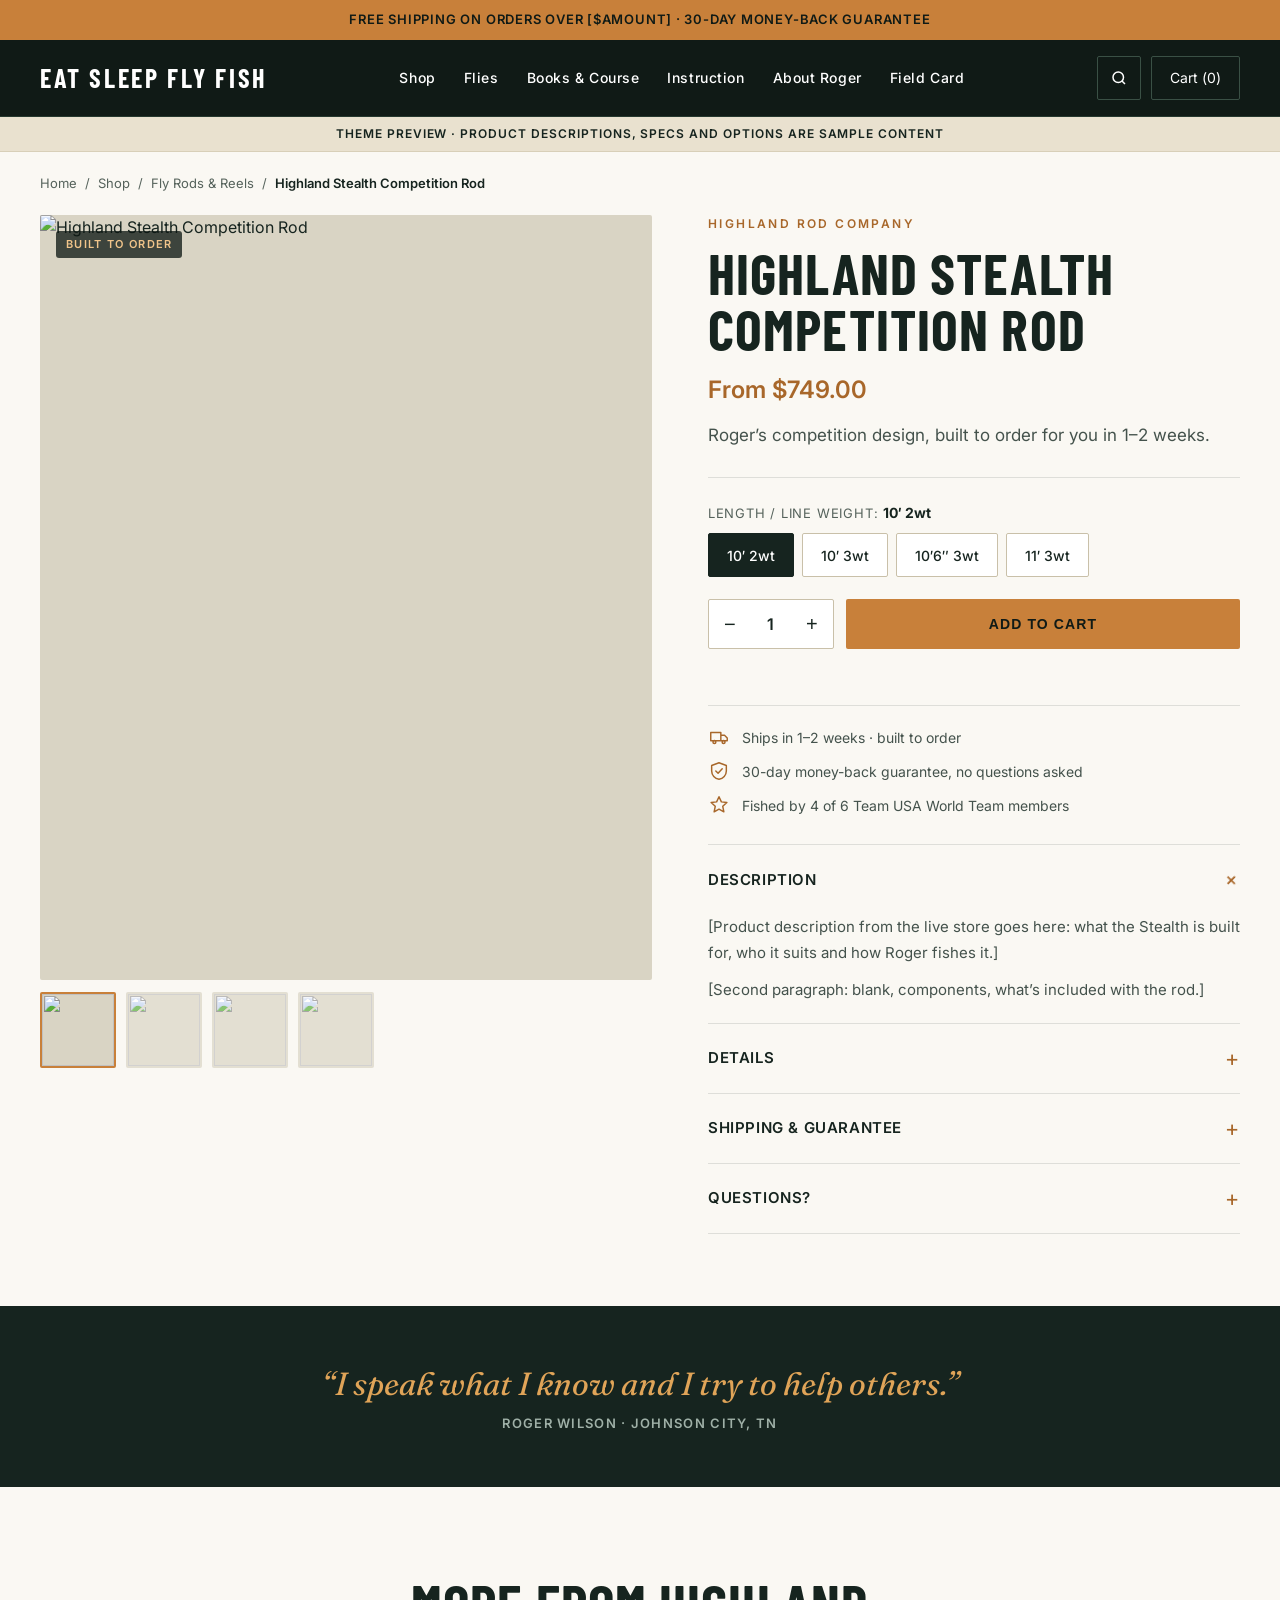
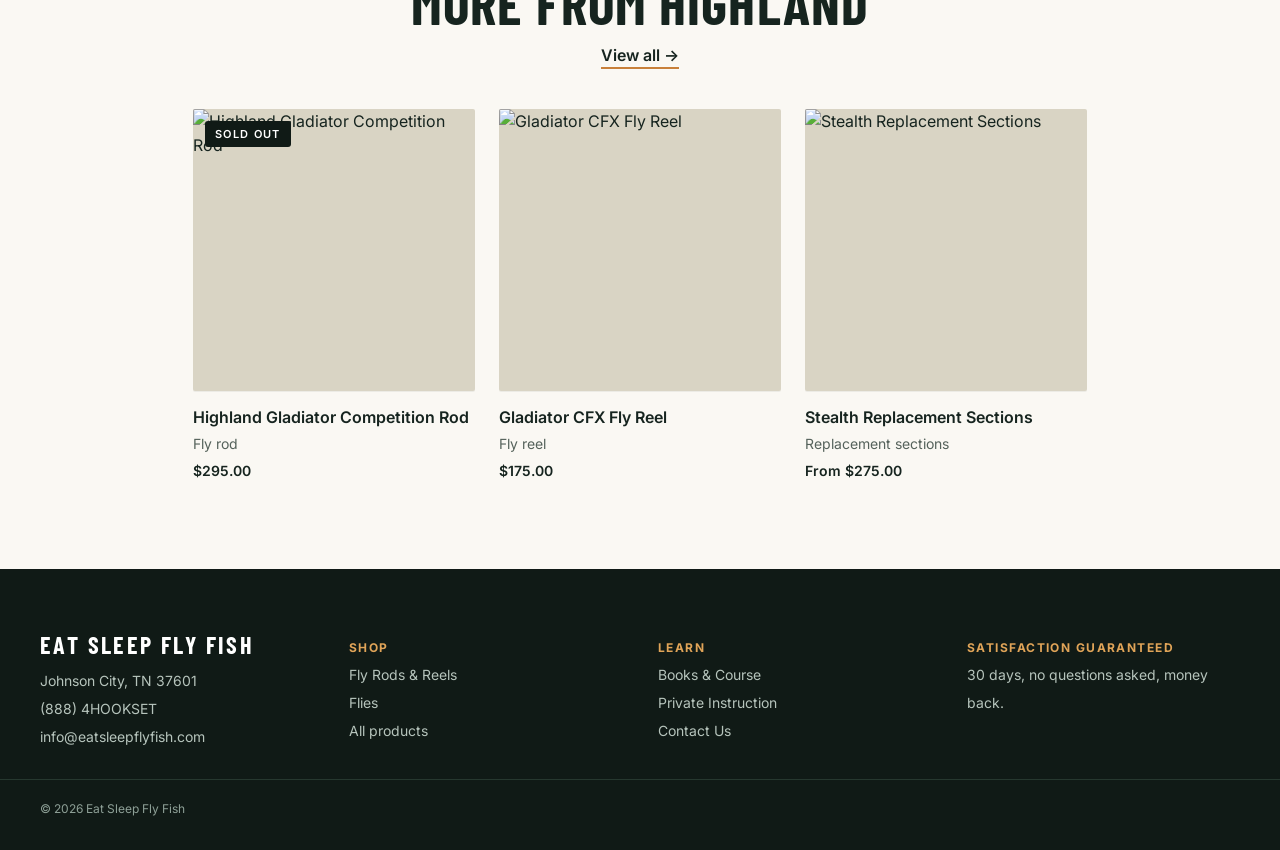
==== commit a31f65b5: "Add Flies and Books & Instruction shop categories - Shop page covers 4 categories with tabs: All pro" ====
--- a/esff-site/product.html
+++ b/esff-site/product.html
@@ -60,7 +60,7 @@
 
 <section class="container section related">
   <div class="section-head center"><h2 class="h" id="related-title">More from Highland</h2><a class="link" id="related-all" href="shop.html">View all →</a></div>
-  <div class="grid cols-3" id="related-grid"></div>
+  <div class="shop-grid" id="related-grid"></div>
 </section>
 
 </main>
--- a/esff-site/styles.css
+++ b/esff-site/styles.css
@@ -260,19 +260,17 @@
 .coll-tabs a:hover{color:#fff}
 .coll-tabs a[aria-current]{color:#fff;border-color:var(--amber)}
 .coll-hero{border-bottom:0}
-.related .section-head .link{margin-top:12px}
-.toolbar:has(.pills:empty){justify-content:flex-end}
-.toolbar{display:flex;flex-wrap:wrap;align-items:center;justify-content:space-between;gap:16px;padding:32px 0 14px;border-bottom:1px solid rgba(22,36,31,.12)}
-.pills{display:flex;flex-wrap:wrap;gap:8px}
-.pill{height:38px;padding:0 18px;border:1px solid #c9c0a9;border-radius:999px;background:transparent;color:var(--forest);font:600 13px Inter,sans-serif;letter-spacing:.04em;cursor:pointer;transition:background .2s,border-color .2s,color .2s}
-.pill:hover{border-color:var(--forest)}
-.pill.is-on{background:var(--forest);border-color:var(--forest);color:#fff}
-.sort{display:flex;align-items:center;gap:10px;font-size:13px;color:var(--muted)}
-.sort select{height:38px;padding:0 12px;border:1px solid #c9c0a9;border-radius:2px;background:#fff;font:500 14px Inter,sans-serif;color:var(--forest)}
-.count{font-size:13px;color:var(--muted);padding:16px 0 8px}
-.coll-grid{padding-bottom:16px}
-.coll-grid .product h3,.related .product h3{font-size:16px}
-.promise{padding-top:48px;padding-bottom:72px}
+.section-head .link{margin-top:12px}
+/* product grid that centers any number of cards (no empty slot when a row isn't full) */
+.shop-grid{display:grid;grid-template-columns:repeat(auto-fit,minmax(220px,282px));justify-content:center;gap:36px 24px}
+.shop-grid .product h3{font-size:16px}
+.coll{padding-bottom:88px}
+.shop-group{padding-top:72px}
+.shop-group+.shop-group{margin-top:16px;border-top:1px solid rgba(22,36,31,.1)}
+.shop-group:first-child{padding-top:56px}
+.shop-group .section-head h2{font-size:clamp(30px,3.6vw,44px)}
+.shop-group .lede{margin-top:10px}
+.promise{padding-top:0;padding-bottom:72px}
 .promise .grid{border-top:1px solid rgba(22,36,31,.12);padding-top:40px;text-align:center}
 .promise b{display:block;font-size:26px;margin-bottom:6px}
 .promise p{font-size:14px;color:var(--muted)}
@@ -339,19 +337,19 @@
   .pdp{grid-template-columns:1fr;gap:32px}
   .pdp-gallery{position:static}
   .pdp-main{aspect-ratio:1}
-  .related .cols-3{grid-template-columns:repeat(3,1fr)}
 }
 @media (max-width:560px){
   .crumbs{padding:16px 0;font-size:12px}
   .coll-hero{padding:32px 0 44px}
-  .toolbar{padding-top:24px}
-  .coll-grid{grid-template-columns:1fr 1fr;gap:16px}
+  .shop-grid{grid-template-columns:1fr 1fr;gap:28px 16px}
+  .shop-group{padding-top:52px}
+  .shop-group:first-child{padding-top:40px}
+  .coll{padding-bottom:64px}
   .promise .grid{gap:28px}
   .pdp-thumb{flex-basis:64px;height:64px}
   .pdp-price{font-size:21px}
   .pdp-short{font-size:16px}
-  .related .cols-3{grid-template-columns:1fr 1fr;gap:16px}
-  .related .cols-3>:nth-child(3){display:none}
+  .related .shop-grid>:nth-child(3){display:none}
   .pdp-quote{padding:40px 0}
 }
 
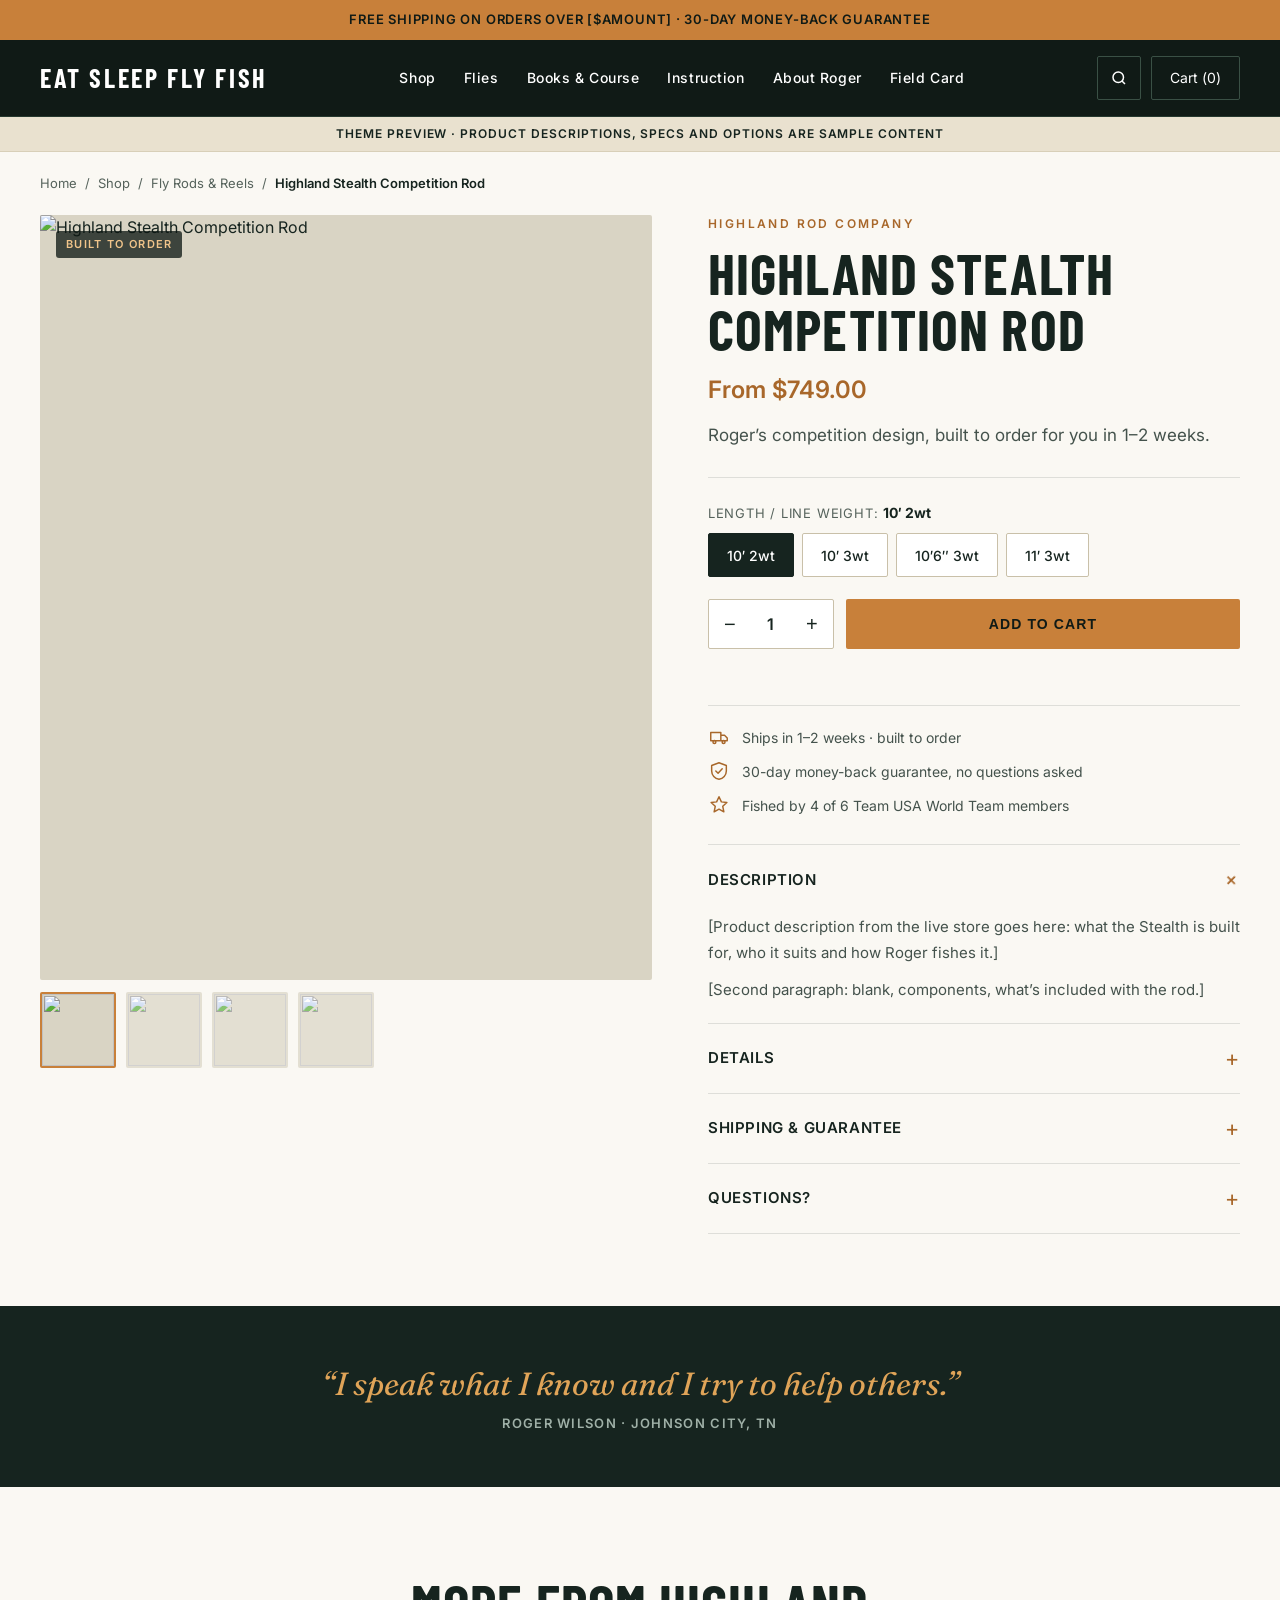
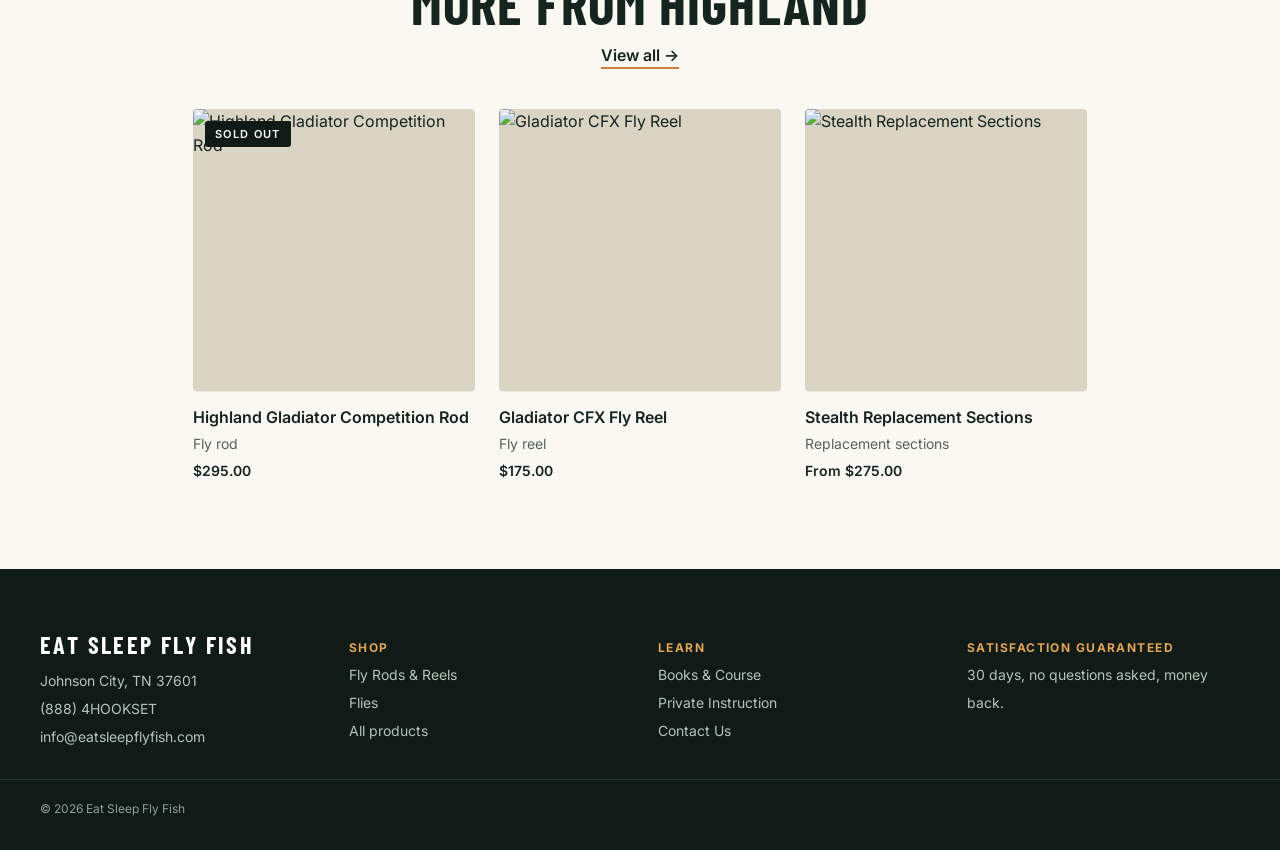
==== commit d84795e9: "Point main nav to the shop pages - Shop, Flies, Books & Course and Instruction now open their shop p" ====
--- a/esff-site/product.html
+++ b/esff-site/product.html
@@ -25,9 +25,9 @@
     </button>
     <nav id="primary-nav" class="nav" aria-label="Main">
       <a href="shop.html">Shop</a>
-      <a href="index.html#flies">Flies</a>
-      <a href="index.html#learn">Books &amp; Course</a>
-      <a href="index.html#instruction">Instruction</a>
+      <a href="shop.html?c=flies">Flies</a>
+      <a href="shop.html?c=learn">Books &amp; Course</a>
+      <a href="product.html?p=instruction-day">Instruction</a>
       <a href="index.html#about">About Roger</a>
       <a href="index.html#field-card">Field Card</a>
     </nav>
--- a/esff-site/styles.css
+++ b/esff-site/styles.css
@@ -37,7 +37,7 @@
 .header-row{display:flex;align-items:center;justify-content:space-between;gap:20px 32px;padding-top:16px;padding-bottom:16px}
 .brand{font-size:26px;letter-spacing:.1em;white-space:nowrap}
 .nav{display:flex;gap:28px;font-size:14px;font-weight:500;letter-spacing:.04em;white-space:nowrap}
-.nav a:hover{color:var(--amber)}
+.nav a:hover,.nav a[aria-current]{color:var(--amber)}
 .header-actions{display:flex;gap:10px}
 .icon-btn,.cart-btn{height:44px;display:inline-flex;align-items:center;justify-content:center;background:transparent;border:1px solid #3a5045;color:#fff;border-radius:2px;font-size:14px;cursor:pointer}
 .icon-btn{width:44px}
@@ -264,12 +264,65 @@
 /* product grid that centers any number of cards (no empty slot when a row isn't full) */
 .shop-grid{display:grid;grid-template-columns:repeat(auto-fit,minmax(220px,282px));justify-content:center;gap:36px 24px}
 .shop-grid .product h3{font-size:16px}
-.coll{padding-bottom:88px}
-.shop-group{padding-top:72px}
-.shop-group+.shop-group{margin-top:16px;border-top:1px solid rgba(22,36,31,.1)}
-.shop-group:first-child{padding-top:56px}
-.shop-group .section-head h2{font-size:clamp(30px,3.6vw,44px)}
-.shop-group .lede{margin-top:10px}
+.shop-grid>[hidden]{display:none!important}
+.coll{padding-top:8px;padding-bottom:88px}
+
+/* collection hero photo: slow settle-in zoom */
+.coll-hero{padding:56px 0 76px}
+.coll-hero-bg{position:absolute;inset:0;background:var(--forest) center/cover no-repeat;opacity:0;transform:scale(1.08);transition:opacity 1s ease,transform 2.4s cubic-bezier(.2,.8,.2,1)}
+.coll-hero-bg.in{opacity:1;transform:none}
+.coll-hero-bg::after{content:"";position:absolute;inset:0;background:linear-gradient(90deg,rgba(16,26,22,.92) 0%,rgba(16,26,22,.7) 45%,rgba(16,26,22,.35) 100%),linear-gradient(0deg,rgba(16,26,22,.6),transparent 50%)}
+.coll-hero::after{z-index:1}
+.coll-hero h1,.coll-hero h1+p{text-shadow:0 2px 18px rgba(0,0,0,.35)}
+.coll-hero h1+p{color:#dfe8e2}
+.coll-tabs a span{display:inline-block;margin-left:6px;padding:1px 7px;border-radius:999px;background:#26382f;color:#b6c4bc;font-size:11px;letter-spacing:0;transition:background .2s,color .2s}
+.coll-tabs a[aria-current] span{background:var(--amber);color:var(--ink)}
+
+/* sticky filter bar */
+.filter-bar{position:sticky;top:var(--header-h,76px);z-index:40;background:rgba(250,248,243,.92);-webkit-backdrop-filter:blur(10px);backdrop-filter:blur(10px);border-bottom:1px solid rgba(22,36,31,.1);transition:box-shadow .25s}
+.filter-bar.stuck{box-shadow:0 10px 24px rgba(22,36,31,.1)}
+.filter-row{display:flex;align-items:center;justify-content:space-between;gap:16px;padding-top:14px;padding-bottom:14px}
+.filter-bar:has(.pills[hidden]) .filter-row{justify-content:flex-end}
+.pills{position:relative;display:flex;gap:6px;min-width:0;overflow-x:auto;scrollbar-width:none;padding:2px}
+.pills::-webkit-scrollbar{display:none}
+.pill-thumb{position:absolute;left:0;top:0;border-radius:999px;background:var(--forest);box-shadow:0 6px 16px rgba(22,36,31,.22);transition:transform .45s cubic-bezier(.2,.8,.2,1),width .45s cubic-bezier(.2,.8,.2,1),height .45s,background-color .35s;pointer-events:none}
+.pill{position:relative;z-index:1;flex:0 0 auto;display:inline-flex;align-items:center;gap:8px;height:42px;padding:0 16px;border:1px solid #d6ceb9;border-radius:999px;background:transparent;color:var(--forest);font:600 13px Inter,sans-serif;letter-spacing:.03em;cursor:pointer;white-space:nowrap;transition:color .3s,border-color .3s,transform .15s}
+.pill:hover{border-color:var(--forest)}
+.pill:active{transform:scale(.96)}
+.pill.is-on{color:#fff;border-color:transparent}
+.pill-n{min-width:22px;padding:2px 7px;border-radius:999px;background:rgba(22,36,31,.08);font-size:11px;text-align:center;transition:background .3s,color .3s}
+.pill.is-on .pill-n{background:rgba(255,255,255,.18)}
+.sort{flex:0 0 auto;display:flex;align-items:center;gap:10px;font-size:12px;font-weight:600;letter-spacing:.12em;text-transform:uppercase;color:var(--muted)}
+.sort select{height:42px;padding:0 36px 0 14px;border:1px solid #d6ceb9;border-radius:999px;background:#fff url("data:image/svg+xml,%3Csvg xmlns='http://www.w3.org/2000/svg' width='12' height='8'%3E%3Cpath d='M1 1l5 5 5-5' fill='none' stroke='%2316241f' stroke-width='1.6'/%3E%3C/svg%3E") right 14px center no-repeat;-webkit-appearance:none;appearance:none;font:500 14px Inter,sans-serif;letter-spacing:0;text-transform:none;color:var(--forest);cursor:pointer}
+.sort select:hover{border-color:var(--forest)}
+
+/* tier colors: signal intensity, quiet to loud */
+.t1{--tc:#7fa58c} .t2{--tc:#5b9bb5} .t3{--tc:#e0a458} .t4{--tc:#e0645a}
+.pill-thumb.tier{background:var(--tc)}
+.pill.tier.is-on{color:var(--ink)}
+.pill.tier.is-on .pill-n{background:rgba(16,26,22,.14)}
+
+/* count + tier note */
+.coll-meta{display:flex;flex-wrap:wrap;align-items:center;justify-content:space-between;gap:12px;padding:22px 0 26px}
+.count{font-size:13px;color:var(--muted)}
+.count b{color:var(--forest)}
+.tier-note{display:inline-flex;align-items:center;gap:10px;padding:8px 14px;border-radius:999px;background:#fff;border:1px solid rgba(22,36,31,.1);border-left:4px solid var(--tc);font-size:13px;color:var(--muted)}
+.tier-note b{color:var(--forest)}
+.tier-note[hidden]{display:none}
+a.tier-note{margin:-4px 0 18px;transition:border-color .2s,transform .2s}
+a.tier-note:hover{transform:translateX(3px)}
+a.tier-note span{color:var(--copper-dk);font-weight:600}
+
+/* shop cards */
+.shop-card .thumb{border-radius:4px}
+.peek{position:absolute;left:12px;right:12px;bottom:12px;z-index:3;display:flex;align-items:center;justify-content:space-between;padding:11px 14px;border-radius:3px;background:rgba(16,26,22,.88);color:#fff;font-size:12px;font-weight:600;letter-spacing:.1em;text-transform:uppercase;opacity:0;transform:translateY(10px);transition:opacity .3s,transform .35s cubic-bezier(.2,.8,.2,1)}
+.peek b{color:var(--amber);transition:transform .3s}
+.shop-card:hover .peek,.shop-card:focus-visible .peek{opacity:1;transform:none}
+.shop-card:hover .peek b{transform:translateX(4px)}
+.card-meta{display:flex;align-items:center;gap:8px}
+.shop-card h3{transition:color .2s}
+.shop-card:hover h3{color:var(--copper-dk)}
+@media (hover:none){.peek{display:none}}
 .promise{padding-top:0;padding-bottom:72px}
 .promise .grid{border-top:1px solid rgba(22,36,31,.12);padding-top:40px;text-align:center}
 .promise b{display:block;font-size:26px;margin-bottom:6px}
@@ -342,9 +395,14 @@
   .crumbs{padding:16px 0;font-size:12px}
   .coll-hero{padding:32px 0 44px}
   .shop-grid{grid-template-columns:1fr 1fr;gap:28px 16px}
-  .shop-group{padding-top:52px}
-  .shop-group:first-child{padding-top:40px}
   .coll{padding-bottom:64px}
+  .coll-hero{padding:32px 0 48px}
+  .filter-row{gap:10px;padding-top:10px;padding-bottom:10px}
+  .pill{height:38px;padding:0 13px}
+  .sort span{display:none}
+  .sort select{height:38px;max-width:132px;font-size:13px}
+  .coll-meta{padding:16px 0 18px}
+  .tier-note{border-radius:10px;flex-wrap:wrap}
   .promise .grid{gap:28px}
   .pdp-thumb{flex-basis:64px;height:64px}
   .pdp-price{font-size:21px}
